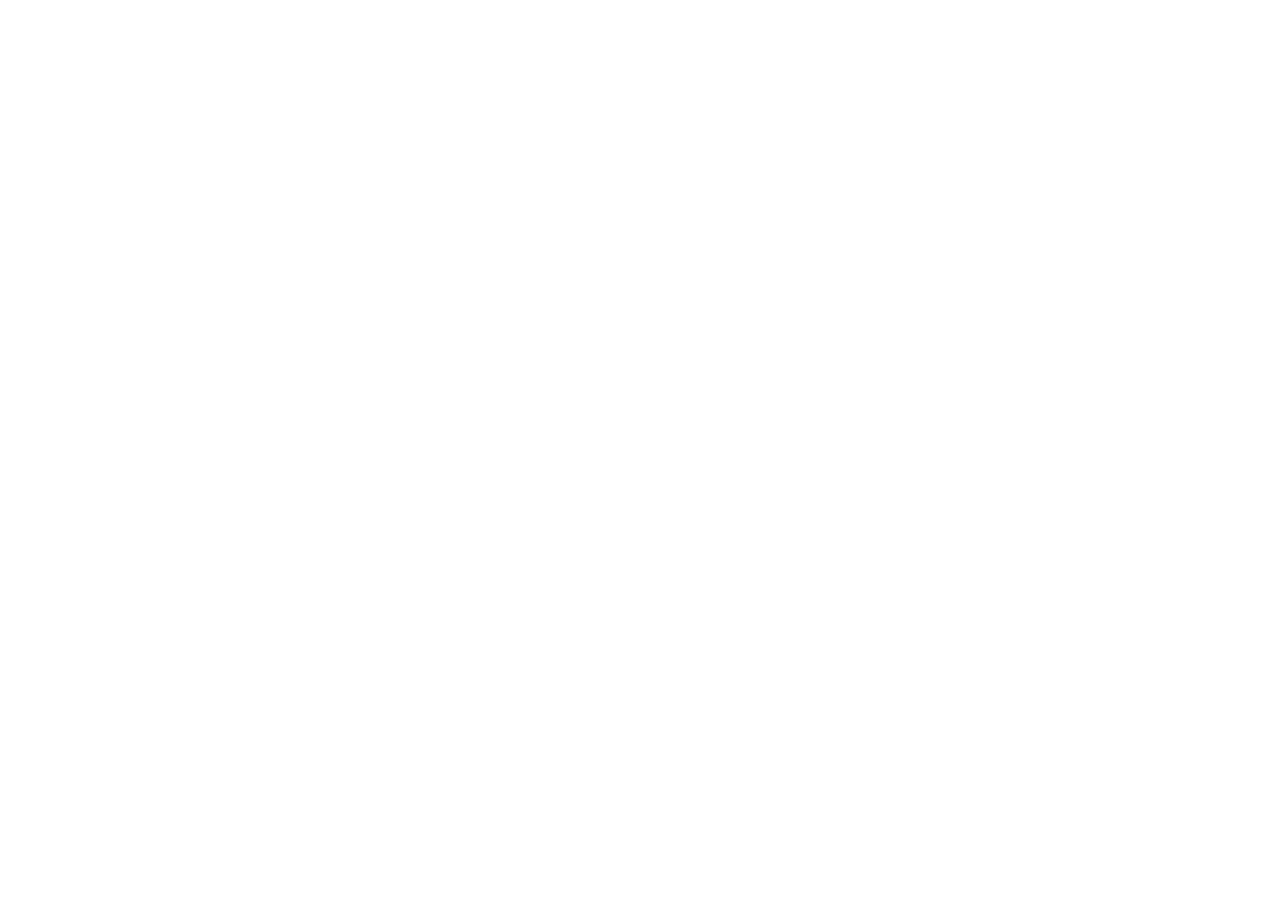
==== mernatCK PROJECT 1/login.html @ f27f3ca9 "mern1" ====
<!DOCTYPE html>
<html lang="en">
<head>
    <meta charset="UTF-8">
    <meta name="viewport" content="width=device-width, initial-scale=1.0">
    <title>Document</title>
</head>
<body>
    
</body>
</html>
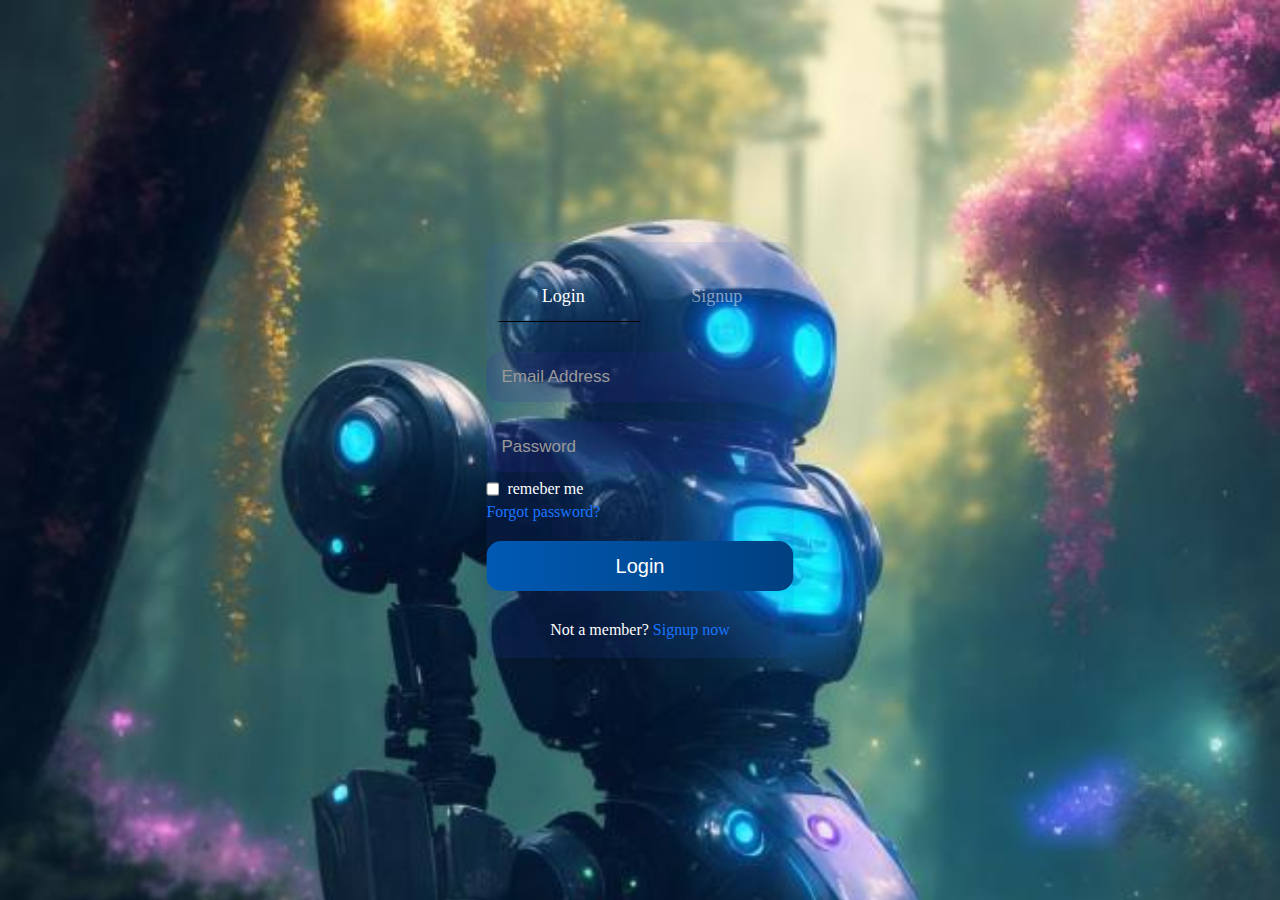
==== commit aa683976: "Add files via upload" ====
--- a/mernatCK PROJECT 1/login.html
+++ b/mernatCK PROJECT 1/login.html
@@ -4,8 +4,61 @@
     <meta charset="UTF-8">
     <meta name="viewport" content="width=device-width, initial-scale=1.0">
     <title>Document</title>
+    <link rel="stylesheet" href="login.css">
 </head>
 <body>
     
+            <div class="main">
+                
+                <div class="form-container">
+                  <div class="slide-controls">
+                    <input type="radio" name="slide" id="login" checked>
+                    <input type="radio" name="slide" id="signup">
+                    <label for="login" class="slide login">Login</label>
+                    <label for="signup" class="slide signup">Signup</label>
+                    <div class="slider-tab"></div>
+                  </div>
+                  <div class="form-inner">
+                    <form action="/login" method="post" class="login">
+                      <div class="field">
+                        <input type="text" placeholder="Email Address" required>
+                      </div>
+                      <div class="field">
+                        <input type="password" placeholder="Password" required>
+                      </div>
+                      <div class="remeber"><input type="checkbox" >  <p>remeber me</p></div>
+                      
+                     
+                      <div class="pass-link"><a href="#">Forgot password?</a></div>
+                      <div class="field btn">
+                        <div class="btn-layer"></div>
+                        <input type="submit" value="Login">
+                      </div>
+                      <div class="signup-link">Not a member? <a href="">Signup now</a></div>
+                    </form>
+                    <form action="/login" method="post" class="signup">
+                      <div class="field">
+                        <input type="text" placeholder="User name " required>
+                      </div>
+                      <div class="field">
+                        <input type="text" placeholder="Email" required>
+                      </div>
+                      <div class="field">
+                        <input type="password" placeholder=" password" required>
+                      </div>
+                      <div class="field">
+                        <input  type="password" placeholder="confirm password" required>
+                      </div>
+                      <div class="field btn">
+                        <div class="btn-layer"></div>
+                        <input type="submit" value="Signup">
+                      </div>
+                    </form>
+                  </div>
+                </div>
+              </div>
+          
+   
+    <script src="main.js"></script>
 </body>
 </html>--- a/mernatCK PROJECT 1/login.css
+++ b/mernatCK PROJECT 1/login.css
@@ -0,0 +1,197 @@
+*{
+    margin: 0;
+    padding: 0;
+    box-sizing: border-box;
+}
+body{
+    background: url("images/DreamShaper_v5_bot_background_0.png") ;
+    background-repeat: no-repeat;
+    /* background-position: center center; */
+    background-attachment: fixed;
+    background-size: cover;
+
+    
+}
+
+ .main{
+    width: 24vw;
+    height: 26rem;
+    position: absolute;
+    top: 50%;
+    left: 50%;
+    transform: translate(-50%, -50%);
+    border-radius: 15px;
+    background: rgba(41, 91, 222, 0.10);
+
+}
+
+  
+  .main .title-text{
+    display: flex;
+    width: 200%;
+  }
+  .main .title{
+    width: 50%;
+    font-size: 35px;
+    font-weight: 600;
+    text-align: center;
+    transition: all 0.6s cubic-bezier(0.68,-0.55,0.265,1.55);
+  }
+  .main .slide-controls{
+    position: relative;
+    display: flex;
+    height: 50px;
+    width: 100%;
+    overflow: hidden;
+    margin: 30px 0 10px 0;
+    justify-content: space-between;
+   
+    border-radius: 15px;
+  }
+  .slide-controls .slide{
+    height: 100%;
+    width: 100%;
+    color: #fff;
+    font-size: 18px;
+    font-weight: 500;
+    text-align: center;
+    line-height: 48px;
+    cursor: pointer;
+    z-index: 1;
+    transition: all 0.6s ease;
+  }
+  .slide-controls label.signup{
+    color: #000;
+  }
+  .slide-controls .slider-tab{
+    position: absolute;
+    height: 100%;
+    width: 50%;
+    left: 0;
+    z-index: 0;
+    
+    border-bottom: 1px solid;
+    transition: all 0.6s cubic-bezier(0.68,-0.55,0.265,1.55);
+  }
+  input[type="radio"]{
+    display: none;
+  }
+  #signup:checked ~ .slider-tab{
+    left: 50%;
+  }
+  #signup:checked ~ label.signup{
+    color: #fff;
+    cursor: default;
+    user-select: none;
+  }
+  #signup:checked ~ label.login{
+    color: rgba(255, 255, 255, 0.50);
+  }
+  #login:checked ~ label.signup{
+    color: rgba(255, 255, 255, 0.50);
+  }
+  #login:checked ~ label.login{
+    cursor: default;
+    user-select: none;
+  }
+  .main .form-container{
+    width: 100%;
+    overflow: hidden;
+  }
+  .form-container .form-inner{
+    display: flex;
+    width: 200%;
+  }
+  .form-container .form-inner form{
+    width: 50%;
+    transition: all 0.6s cubic-bezier(0.68,-0.55,0.265,1.55);
+  }
+  .form-inner form .field{
+    height: 50px;
+    width: 100%;
+    margin-top: 20px;
+  }
+  .form-inner form .field input{
+    height: 100%;
+    width: 100%;
+    outline: none;
+    padding-left: 15px;
+    border-radius: 15px;
+    border: 1px ;
+    border-bottom-width: 2px;
+    font-size: 17px;
+    transition: all 0.3s ease;
+    background: #3725A626;
+    color: #fff;
+}
+
+  
+  .form-inner form .field input:focus{
+    border-color: #1a75ff;
+    /* box-shadow: inset 0 0 3px #fb6aae; */
+  }
+  .form-inner form .field input::placeholder{
+    color: #999;
+    transition: all 0.3s ease;
+  }
+  form .field input:focus::placeholder{
+    color: #1a75ff;
+  }
+  .form-inner form .pass-link{
+    margin-top: 5px;
+  }
+  .form-inner form .signup-link{
+    text-align: center;
+    margin-top: 30px;
+    color: #fff;
+  }
+  .form-inner form .pass-link a,
+  .form-inner form .signup-link a{
+    color: #1a75ff;
+    text-decoration: none;
+  }
+  .form-inner form .pass-link a:hover,
+  .form-inner form .signup-link a:hover{
+    text-decoration: underline;
+  }
+  form .btn{
+    height: 50px;
+    width: 100%;
+    border-radius: 15px;
+    position: relative;
+    overflow: hidden;
+  }
+  form .btn .btn-layer{
+    height: 100%;
+    width: 300%;
+    position: absolute;
+    left: -100%;
+    background: -webkit-linear-gradient(right,#003366,#004080,#0059b3
+  , #0073e6);
+    border-radius: 15px;
+    transition: all 0.4s ease;;
+  }
+  form .btn:hover .btn-layer{
+    left: 0;
+  }
+  form .btn input[type="submit"]{
+    height: 100%;
+    width: 100%;
+    z-index: 1;
+    position: relative;
+    background: none;
+    border: none;
+    color: #fff;
+    padding-left: 0;
+    border-radius: 15px;
+    font-size: 20px;
+    font-weight: 500;
+    cursor: pointer;
+  }
+  .remeber{
+    display: flex;
+    gap: 0.5rem;
+    margin-top: 0.5rem;
+    color: #fff;
+  }
+  